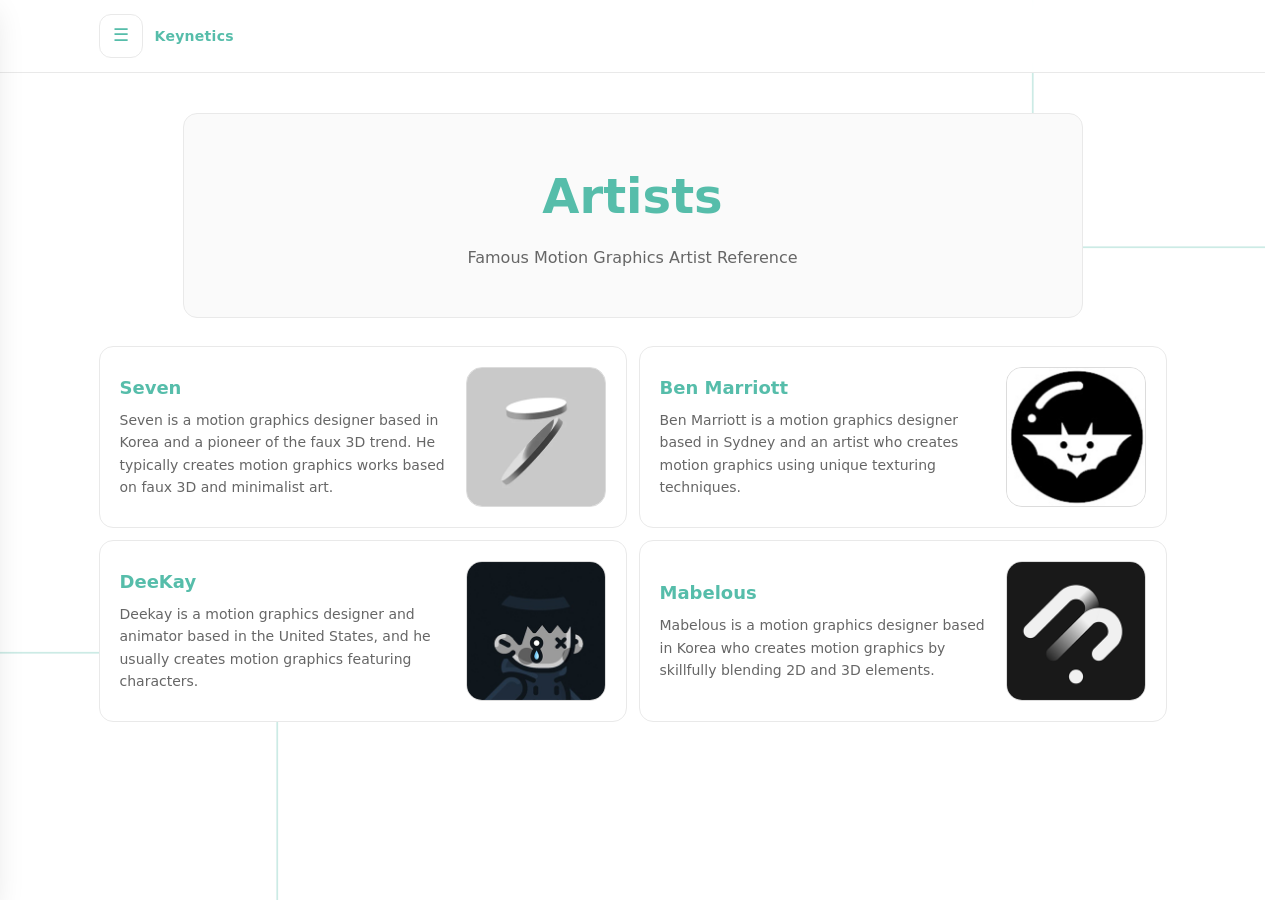
==== artists-list.html @ fb09a466 "Add files via upload" ====
<!doctype html>
<html lang="en">
<head>
<meta charset="utf-8" />
<meta name="viewport" content="width=device-width, initial-scale=1" />
<title>Keynetics — Artists</title>
<link rel="stylesheet" href="styles.css" />

<style>
html{
  scrollbar-gutter: stable;
}

body{
  overflow-y: scroll;
}

:root{
  --blue:#4f76d6;
}

/* Keyframe Design */

.bg-svg{
  position:fixed;
  pointer-events:none;
  opacity:.3;
  z-index:0;
}

.bg-svg.top-right{
  top:-80px;
  right:-80px;
  width:350px;
}

.bg-svg.bottom-left{
  bottom:-80px;
  left:-50px;
  width:350px;
}



main{
  max-width:1100px;
  margin:0 auto;
  padding:40px 16px 80px;
  position:relative;
  z-index:1;
}

.hero{
  width:min(900px,100%);
  margin:0 auto 28px;
  border:1px solid var(--line);
  background:var(--panel);
  border-radius:var(--radius);
  padding:48px;
  display:flex;
  flex-direction:column;
  align-items:center;
  justify-content:center;
  text-align:center;
}

.hero h1{
  margin:0 0 14px;
  font-size:clamp(34px,4vw,48px);
  color:#56BDAA;
  text-align:center;
}

.hero p{
  margin:0;
  color:var(--muted);
  font-size:16px;
  text-align:center;
}

/* Video Card */

.grid{
  display:grid;
  grid-template-columns:repeat(12,1fr);
  gap:12px;
}

.artist-link{
  display:block;
  text-decoration:none;
  color:inherit;
  grid-column:span 12;
}

.card{
  border:1px solid var(--line);
  border-radius:var(--radius);
  padding:20px;
  background:#fff;
}

.artist-link:hover .card{
  background:var(--panel);
}

.artist-card{
  display:grid;
  grid-template-columns:minmax(0,1fr) 140px;
  gap:20px;
  align-items:center;
}

.artist-copy h2{
  margin:0 0 8px;
  font-size:18px;
  color:#56BDAA;
}

.artist-copy p{
  margin:0;
  color:var(--muted);
  font-size:14px;
  line-height:1.6;
}

.artist-thumb{
  width:140px;
  height:140px;
  border:1px solid #dcdcdc;
  border-radius:16px;
  overflow:hidden;
  background:#f2f2f2;
  flex-shrink:0;
}

.artist-thumb img{
  width:100%;
  height:100%;
  object-fit:cover;
  display:block;
}

@media(min-width:820px){
  .artist-link.card--half{
    grid-column:span 6;
  }
}

@media(max-width:700px){
  .artist-card{
    grid-template-columns:1fr;
  }

  .artist-thumb{
    max-width:140px;
  }
}

/* MENU */

.nav-with-icon{
  display:flex;
  align-items:center;
  gap:10px;
}

.nav-icon{
  width:16px;
  height:16px;
  object-fit:contain;
  flex:0 0 16px;
}

.hamburger{
  width:44px;
  height:44px;
  border:1px solid var(--line);
  border-radius:12px;
  background:#fff;
  cursor:pointer;
  display:flex;
  align-items:center;
  justify-content:center;
  padding:0;
}

.hamburger__icon{
  font-size:18px;
  line-height:1;
  transform:translateY(-1px);
  color:#56BDAA;
}

.brand strong{
  color:#56BDAA;
}
</style>
</head>

<body>

<img src="4(storke).svg" class="bg-svg top-right">
<img src="4(storke).svg" class="bg-svg bottom-left">

<div class="overlay" id="overlay" hidden></div>

<aside class="sidebar" id="sidebar" aria-hidden="true">

<div class="sidebar__top">
<strong>MENU</strong>
<button class="closebtn" id="closeMenu">×</button>
</div>

<nav>
<ul class="navlist">

<li><a href="index.html">Home</a></li>

<li>
<a href="tutorials.html" class="nav-with-icon">
<img src="1.svg" class="nav-icon">
<span>After Effects Tutorials</span>
</a>
</li>

<li>
<a href="plugins.html" class="nav-with-icon">
<img src="2.svg" class="nav-icon">
<span>Useful Plugins/Scripts</span>
</a>
</li>

<li>
<a href="quiz.html" class="nav-with-icon">
<img src="3.svg" class="nav-icon">
<span>Quiz</span>
</a>
</li>

<li>
<a href="artists.html" class="nav-with-icon">
<img src="4.svg" class="nav-icon">
<span>Motion Graphics Artists/Company</span>
</a>
</li>

</ul>
</nav>

</aside>

<header class="topbar">
  <div class="topbar__inner">

    <button class="hamburger" id="openMenu">
      <span class="hamburger__icon">☰</span>
    </button>

    <div class="brand">
      <strong>Keynetics</strong>
    </div>

  </div>
</header>

<main>

  <div class="hero">
    <h1>Artists</h1>
    <p>Famous Motion Graphics Artist Reference</p>
  </div>

  <div class="grid">

    <a class="artist-link card--half" href="https://www.youtube.com/@seven_" target="_blank">
      <article class="card">
        <div class="artist-card">
          <div class="artist-copy">
            <h2>Seven</h2>
            <p>Seven is a motion graphics designer based in Korea and a pioneer of the faux 3D trend. He typically creates motion graphics works based on faux 3D and minimalist art.</p>
          </div>
          <div class="artist-thumb">
            <img src="seven.jpg">
          </div>
        </div>
      </article>
    </a>

    <a class="artist-link card--half" href="https://www.youtube.com/@BenMarriott" target="_blank">
      <article class="card">
        <div class="artist-card">
          <div class="artist-copy">
            <h2>Ben Marriott</h2>
            <p>Ben Marriott is a motion graphics designer based in Sydney and an artist who creates motion graphics using unique texturing techniques.</p>
          </div>
          <div class="artist-thumb">
            <img src="Ben Marriot.jpg">
          </div>
        </div>
      </article>
    </a>

    <a class="artist-link card--half" href="https://www.youtube.com/@DeeKayKwon" target="_blank">
      <article class="card">
        <div class="artist-card">
          <div class="artist-copy">
            <h2>DeeKay</h2>
            <p>Deekay is a motion graphics designer and animator based in the United States, and he usually creates motion graphics featuring characters.</p>
          </div>
          <div class="artist-thumb">
            <img src="DeeKay.jpg">
          </div>
        </div>
      </article>
    </a>

    <a class="artist-link card--half" href="https://www.youtube.com/@mabelous_a3d" target="_blank">
      <article class="card">
        <div class="artist-card">
          <div class="artist-copy">
            <h2>Mabelous</h2>
            <p>Mabelous is a motion graphics designer based in Korea who creates motion graphics by skillfully blending 2D and 3D elements.</p>
          </div>
          <div class="artist-thumb">
            <img src="Mabelous.jpg">
          </div>
        </div>
      </article>
    </a>

  </div>

</main>

<script>
const openBtn = document.getElementById("openMenu")
const closeBtn = document.getElementById("closeMenu")
const sidebar = document.getElementById("sidebar")
const overlay = document.getElementById("overlay")

function openMenu(){
  sidebar.classList.add("is-open")
  overlay.classList.add("is-open")
  overlay.hidden = false
}

function closeMenu(){
  sidebar.classList.remove("is-open")
  overlay.classList.remove("is-open")
  overlay.hidden = true
}

openBtn.onclick = openMenu
closeBtn.onclick = closeMenu
overlay.onclick = closeMenu
</script>

</body>
</html>
---- styles.css ----
:root{
  --bg:#ffffff;
  --text:#111111;
  --muted:#666666;
  --line:#e9e9e9;
  --panel:#fafafa;
  --shadow:0 12px 30px rgba(0,0,0,.12);
  --max:1100px;
  --radius:14px;
}

*{
  box-sizing:border-box;
}

body{
  margin:0;
  font-family:system-ui,-apple-system,Segoe UI,Roboto,Helvetica,Arial,sans-serif;
  background:var(--bg);
  color:var(--text);
  line-height:1.45;
}

/* TOP */
.topbar{
  position:sticky;
  top:0;
  z-index:10;
  background:rgba(255,255,255,.92);
  backdrop-filter:blur(10px);
  border-bottom:1px solid var(--line);
}

.topbar__inner{
  max-width:var(--max);
  margin:0 auto;
  padding:14px 16px;
  display:flex;
  align-items:center;
  gap:12px;
}

.hamburger{
  width:44px;
  height:44px;
  border:1px solid var(--line);
  border-radius:12px;
  background:#fff;
  cursor:pointer;
  display:flex;
  align-items:center;
  justify-content:center;
  font-size:18px;
}

.brand strong{
  font-size:14px;
  letter-spacing:.02em;
}

/* SIDE */
.overlay{
  position:fixed;
  inset:0;
  background:rgba(0,0,0,.38);
  opacity:0;
  pointer-events:none;
  transition:opacity .18s ease;
  z-index:20;
}

.overlay.is-open,
.overlay.show{
  opacity:1;
  pointer-events:auto;
}

.sidebar{
  position:fixed;
  top:0;
  left:0;
  height:100%;
  width:min(340px,88vw);
  background:#fff;
  border-right:1px solid var(--line);
  transform:translateX(-102%);
  transition:transform .2s ease;
  z-index:30;
  box-shadow:var(--shadow);
  display:flex;
  flex-direction:column;
}

.sidebar.is-open,
.sidebar.show{
  transform:translateX(0);
}

.sidebar__top{
  padding:16px;
  display:flex;
  align-items:center;
  justify-content:space-between;
  border-bottom:1px solid var(--line);
}

.closebtn{
  width:40px;
  height:40px;
  border-radius:12px;
  border:1px solid var(--line);
  background:#fff;
  cursor:pointer;
  font-size:18px;
  line-height:1;
}

/* MENU */
nav[aria-label="Primary"],
.sidebar nav{
  padding:10px 10px 16px;
}

.navlist{
  list-style:none;
  margin:0;
  padding:0;
  display:grid;
  gap:6px;
}

.navlist li{
  margin:0;
  padding:0;
}


.navlist a,
.nav-with-icon{
  display:flex !important;
  align-items:center !important;
  gap:8px !important;
  padding:12px 12px;
  border-radius:12px;
  text-decoration:none;
  color:var(--text);
  border:1px solid transparent;
  background:transparent;
}

.navlist a:hover,
.nav-with-icon:hover{
  background:var(--panel);
  border-color:var(--line);
}

.navlist a.is-active,
.nav-with-icon.is-active{
  background:var(--panel);
  border-color:var(--line);
  font-weight:600;
}

/* 핵심: img 태그 자체를 강제로 작게 */
.navlist a img,
.nav-with-icon img,
img.nav-icon{
  width:9px !important;
  height:9px !important;
  min-width:9px !important;
  min-height:9px !important;
  max-width:9px !important;
  max-height:9px !important;
  display:block !important;
  flex:0 0 9px !important;
  object-fit:contain !important;
  opacity:.72 !important;
  transform:translateY(1px) !important;
}


.nav-icon-spacer{
  width:9px !important;
  height:9px !important;
  min-width:9px !important;
  min-height:9px !important;
  flex:0 0 9px !important;
  display:block !important;
}


.navlist a span{
  display:inline-block;
  line-height:1.2;
}

.sidebar__footer{
  margin-top:auto;
  padding:14px 16px;
  border-top:1px solid var(--line);
  font-size:12px;
  color:var(--muted);
}


main{
  max-width:var(--max);
  margin:0 auto;
  padding:40px 16px 80px;
}


.hero{
  width:min(900px,100%);
  margin:0 auto 18px;
  border:1px solid var(--line);
  background:var(--panel);
  border-radius:var(--radius);
  padding:40px;
}

.hero h1{
  margin:0 0 12px;
  font-size:clamp(32px,4vw,46px);
}

.hero p{
  margin:0;
  color:var(--muted);
  font-size:16px;
  max-width:70ch;
}
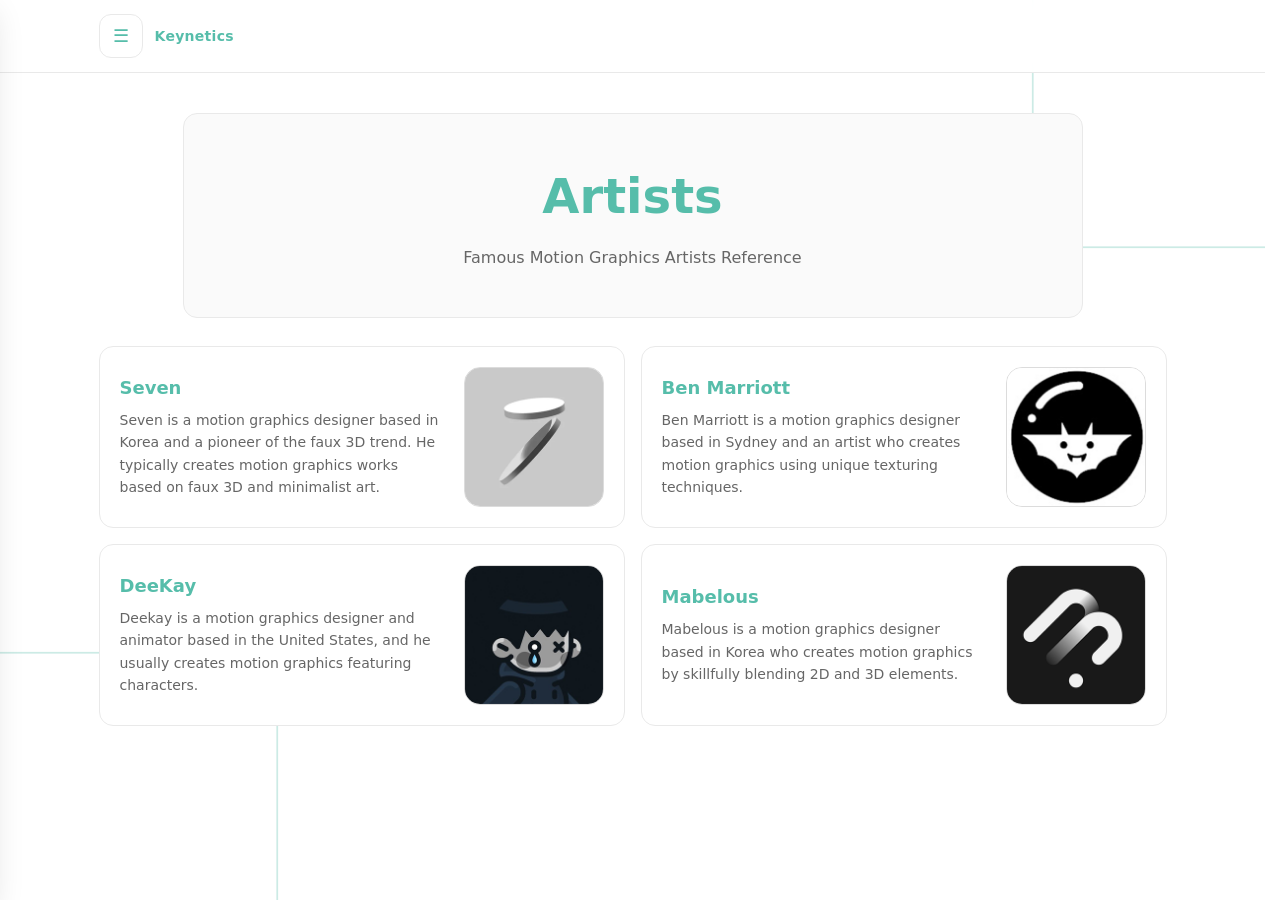
==== commit 601c138d: "Add files via upload" ====
--- a/artists-list.html
+++ b/artists-list.html
@@ -16,10 +16,10 @@
 }
 
 :root{
-  --blue:#4f76d6;
-}
-
-/* Keyframe Design */
+  --blue:#56BDAA;
+}
+
+/* BG */
 
 .bg-svg{
   position:fixed;
@@ -40,7 +40,7 @@
   width:350px;
 }
 
-
+/* Layout */
 
 main{
   max-width:1100px;
@@ -49,6 +49,8 @@
   position:relative;
   z-index:1;
 }
+
+/* Hero */
 
 .hero{
   width:min(900px,100%);
@@ -67,23 +69,21 @@
 .hero h1{
   margin:0 0 14px;
   font-size:clamp(34px,4vw,48px);
-  color:#56BDAA;
-  text-align:center;
+  color:var(--blue);
 }
 
 .hero p{
   margin:0;
   color:var(--muted);
   font-size:16px;
-  text-align:center;
-}
-
-/* Video Card */
+}
+
+/* Grid */
 
 .grid{
   display:grid;
   grid-template-columns:repeat(12,1fr);
-  gap:12px;
+  gap:16px;
 }
 
 .artist-link{
@@ -98,11 +98,15 @@
   border-radius:var(--radius);
   padding:20px;
   background:#fff;
+  transition:.2s ease;
 }
 
 .artist-link:hover .card{
   background:var(--panel);
-}
+  transform:translateY(-3px);
+}
+
+/* Card Layout */
 
 .artist-card{
   display:grid;
@@ -114,7 +118,7 @@
 .artist-copy h2{
   margin:0 0 8px;
   font-size:18px;
-  color:#56BDAA;
+  color:var(--blue);
 }
 
 .artist-copy p{
@@ -131,7 +135,6 @@
   border-radius:16px;
   overflow:hidden;
   background:#f2f2f2;
-  flex-shrink:0;
 }
 
 .artist-thumb img{
@@ -141,23 +144,70 @@
   display:block;
 }
 
+/* Desktop split */
+
 @media(min-width:820px){
   .artist-link.card--half{
     grid-column:span 6;
   }
 }
 
-@media(max-width:700px){
+/* Tablet */
+
+@media(max-width:768px){
+  .bg-svg{
+    display:none;
+  }
+
+  main{
+    padding:24px 14px 56px;
+  }
+
+  .hero{
+    padding:28px 20px;
+    margin-bottom:20px;
+  }
+
+  .hero h1{
+    font-size:clamp(28px,8vw,36px);
+  }
+
+  .grid{
+    gap:14px;
+  }
+
   .artist-card{
     grid-template-columns:1fr;
+    text-align:center;
   }
 
   .artist-thumb{
-    max-width:140px;
-  }
-}
-
-/* MENU */
+    margin:0 auto;
+  }
+}
+
+/* Mobile */
+
+@media(max-width:480px){
+  .hero{
+    padding:22px 16px;
+  }
+
+  .artist-copy h2{
+    font-size:17px;
+  }
+
+  .artist-copy p{
+    font-size:13px;
+  }
+
+  .artist-thumb{
+    width:120px;
+    height:120px;
+  }
+}
+
+/* Menu */
 
 .nav-with-icon{
   display:flex;
@@ -169,7 +219,6 @@
   width:16px;
   height:16px;
   object-fit:contain;
-  flex:0 0 16px;
 }
 
 .hamburger{
@@ -178,30 +227,25 @@
   border:1px solid var(--line);
   border-radius:12px;
   background:#fff;
-  cursor:pointer;
   display:flex;
   align-items:center;
   justify-content:center;
-  padding:0;
 }
 
 .hamburger__icon{
-  font-size:18px;
-  line-height:1;
-  transform:translateY(-1px);
-  color:#56BDAA;
+  color:var(--blue);
 }
 
 .brand strong{
-  color:#56BDAA;
+  color:var(--blue);
 }
 </style>
 </head>
 
 <body>
 
-<img src="4(storke).svg" class="bg-svg top-right">
-<img src="4(storke).svg" class="bg-svg bottom-left">
+<img src="4(storke).svg" class="bg-svg top-right" alt="">
+<img src="4(storke).svg" class="bg-svg bottom-left" alt="">
 
 <div class="overlay" id="overlay" hidden></div>
 
@@ -209,39 +253,39 @@
 
 <div class="sidebar__top">
 <strong>MENU</strong>
-<button class="closebtn" id="closeMenu">×</button>
+<button class="closebtn" id="closeMenu" aria-label="Close menu">×</button>
 </div>
 
-<nav>
+<nav aria-label="Primary">
 <ul class="navlist">
 
 <li><a href="index.html">Home</a></li>
 
 <li>
 <a href="tutorials.html" class="nav-with-icon">
-<img src="1.svg" class="nav-icon">
+<img src="1.svg" class="nav-icon" alt="">
 <span>After Effects Tutorials</span>
 </a>
 </li>
 
 <li>
 <a href="plugins.html" class="nav-with-icon">
-<img src="2.svg" class="nav-icon">
+<img src="2.svg" class="nav-icon" alt="">
 <span>Useful Plugins/Scripts</span>
 </a>
 </li>
 
 <li>
 <a href="quiz.html" class="nav-with-icon">
-<img src="3.svg" class="nav-icon">
+<img src="3.svg" class="nav-icon" alt="">
 <span>Quiz</span>
 </a>
 </li>
 
 <li>
-<a href="artists.html" class="nav-with-icon">
-<img src="4.svg" class="nav-icon">
-<span>Motion Graphics Artists/Company</span>
+<a href="artists.html" class="nav-with-icon is-active">
+<img src="4.svg" class="nav-icon" alt="">
+<span>Motion Graphics Artists &amp; Companies</span>
 </a>
 </li>
 
@@ -251,85 +295,85 @@
 </aside>
 
 <header class="topbar">
-  <div class="topbar__inner">
-
-    <button class="hamburger" id="openMenu">
-      <span class="hamburger__icon">☰</span>
-    </button>
-
-    <div class="brand">
-      <strong>Keynetics</strong>
+<div class="topbar__inner">
+
+<button class="hamburger" id="openMenu" aria-label="Open menu">
+<span class="hamburger__icon">☰</span>
+</button>
+
+<div class="brand">
+<strong>Keynetics</strong>
+</div>
+
+</div>
+</header>
+
+<main>
+
+<div class="hero">
+<h1>Artists</h1>
+<p>Famous Motion Graphics Artists Reference</p>
+</div>
+
+<div class="grid">
+
+<a class="artist-link card--half" href="https://www.youtube.com/@seven_" target="_blank" rel="noopener noreferrer">
+  <article class="card">
+    <div class="artist-card">
+      <div class="artist-copy">
+        <h2>Seven</h2>
+        <p>Seven is a motion graphics designer based in Korea and a pioneer of the faux 3D trend. He typically creates motion graphics works based on faux 3D and minimalist art.</p>
+      </div>
+      <div class="artist-thumb">
+        <img src="seven.jpg" alt="Seven">
+      </div>
     </div>
-
-  </div>
-</header>
-
-<main>
-
-  <div class="hero">
-    <h1>Artists</h1>
-    <p>Famous Motion Graphics Artist Reference</p>
-  </div>
-
-  <div class="grid">
-
-    <a class="artist-link card--half" href="https://www.youtube.com/@seven_" target="_blank">
-      <article class="card">
-        <div class="artist-card">
-          <div class="artist-copy">
-            <h2>Seven</h2>
-            <p>Seven is a motion graphics designer based in Korea and a pioneer of the faux 3D trend. He typically creates motion graphics works based on faux 3D and minimalist art.</p>
-          </div>
-          <div class="artist-thumb">
-            <img src="seven.jpg">
-          </div>
-        </div>
-      </article>
-    </a>
-
-    <a class="artist-link card--half" href="https://www.youtube.com/@BenMarriott" target="_blank">
-      <article class="card">
-        <div class="artist-card">
-          <div class="artist-copy">
-            <h2>Ben Marriott</h2>
-            <p>Ben Marriott is a motion graphics designer based in Sydney and an artist who creates motion graphics using unique texturing techniques.</p>
-          </div>
-          <div class="artist-thumb">
-            <img src="Ben Marriot.jpg">
-          </div>
-        </div>
-      </article>
-    </a>
-
-    <a class="artist-link card--half" href="https://www.youtube.com/@DeeKayKwon" target="_blank">
-      <article class="card">
-        <div class="artist-card">
-          <div class="artist-copy">
-            <h2>DeeKay</h2>
-            <p>Deekay is a motion graphics designer and animator based in the United States, and he usually creates motion graphics featuring characters.</p>
-          </div>
-          <div class="artist-thumb">
-            <img src="DeeKay.jpg">
-          </div>
-        </div>
-      </article>
-    </a>
-
-    <a class="artist-link card--half" href="https://www.youtube.com/@mabelous_a3d" target="_blank">
-      <article class="card">
-        <div class="artist-card">
-          <div class="artist-copy">
-            <h2>Mabelous</h2>
-            <p>Mabelous is a motion graphics designer based in Korea who creates motion graphics by skillfully blending 2D and 3D elements.</p>
-          </div>
-          <div class="artist-thumb">
-            <img src="Mabelous.jpg">
-          </div>
-        </div>
-      </article>
-    </a>
-
-  </div>
+  </article>
+</a>
+
+<a class="artist-link card--half" href="https://www.youtube.com/@BenMarriott" target="_blank" rel="noopener noreferrer">
+  <article class="card">
+    <div class="artist-card">
+      <div class="artist-copy">
+        <h2>Ben Marriott</h2>
+        <p>Ben Marriott is a motion graphics designer based in Sydney and an artist who creates motion graphics using unique texturing techniques.</p>
+      </div>
+      <div class="artist-thumb">
+        <img src="Ben Marriot.jpg" alt="Ben Marriott">
+      </div>
+    </div>
+  </article>
+</a>
+
+<a class="artist-link card--half" href="https://www.youtube.com/@DeeKayKwon" target="_blank" rel="noopener noreferrer">
+  <article class="card">
+    <div class="artist-card">
+      <div class="artist-copy">
+        <h2>DeeKay</h2>
+        <p>Deekay is a motion graphics designer and animator based in the United States, and he usually creates motion graphics featuring characters.</p>
+      </div>
+      <div class="artist-thumb">
+        <img src="DeeKay.jpg" alt="DeeKay">
+      </div>
+    </div>
+  </article>
+</a>
+
+<a class="artist-link card--half" href="https://www.youtube.com/@mabelous_a3d" target="_blank" rel="noopener noreferrer">
+  <article class="card">
+    <div class="artist-card">
+      <div class="artist-copy">
+        <h2>Mabelous</h2>
+        <p>Mabelous is a motion graphics designer based in Korea who creates motion graphics by skillfully blending 2D and 3D elements.</p>
+      </div>
+      <div class="artist-thumb">
+        <img src="Mabelous.jpg" alt="Mabelous">
+      </div>
+    </div>
+  </article>
+</a>
+
+</div>
 
 </main>
 
@@ -343,12 +387,14 @@
   sidebar.classList.add("is-open")
   overlay.classList.add("is-open")
   overlay.hidden = false
+  sidebar.setAttribute("aria-hidden","false")
 }
 
 function closeMenu(){
   sidebar.classList.remove("is-open")
   overlay.classList.remove("is-open")
   overlay.hidden = true
+  sidebar.setAttribute("aria-hidden","true")
 }
 
 openBtn.onclick = openMenu
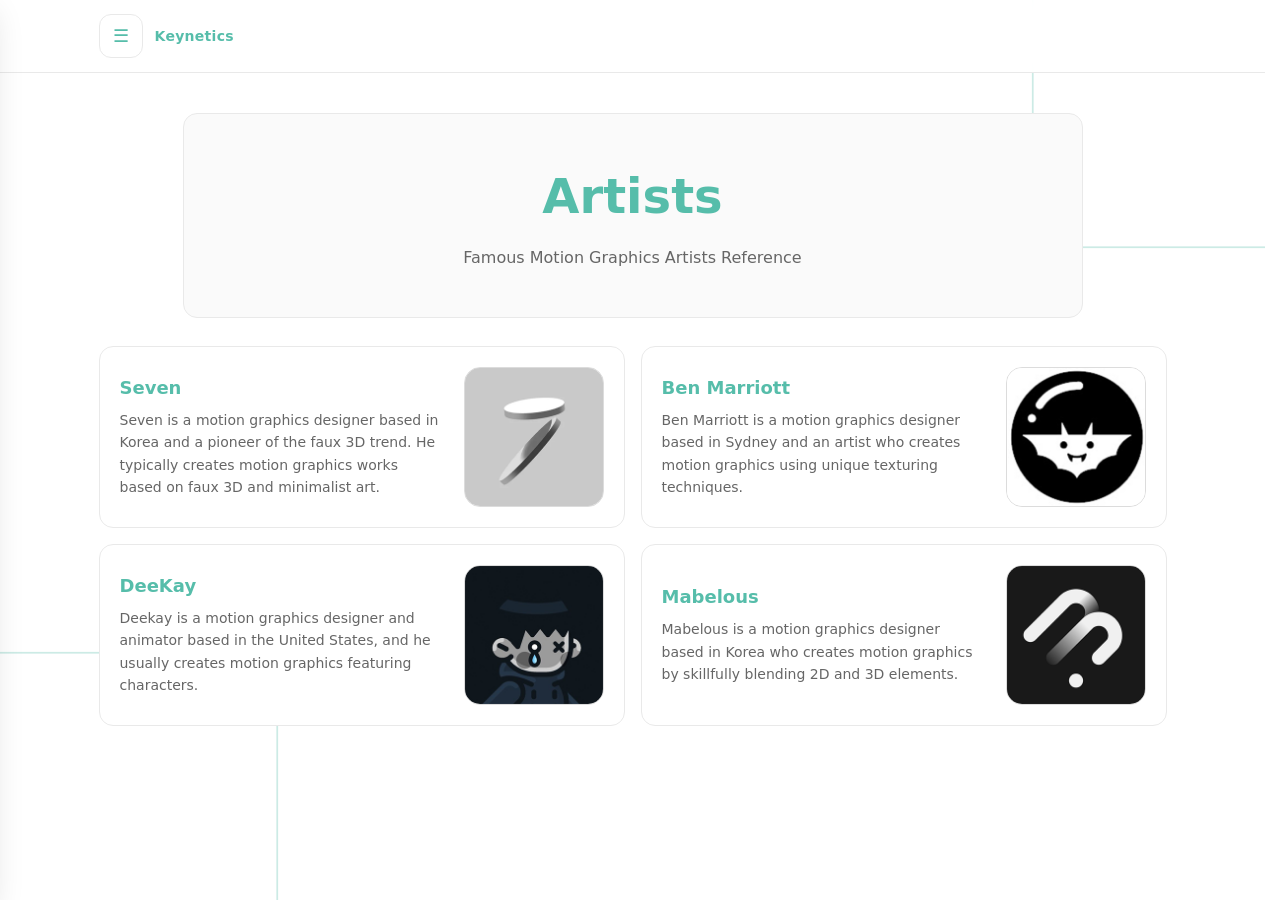
==== commit 5ed3290d: "Add files via upload" ====
--- a/artists-list.html
+++ b/artists-list.html
@@ -19,7 +19,7 @@
   --blue:#56BDAA;
 }
 
-/* BG */
+/* Background */
 
 .bg-svg{
   position:fixed;
@@ -40,7 +40,7 @@
   width:350px;
 }
 
-/* Layout */
+/* Main */
 
 main{
   max-width:1100px;
@@ -50,7 +50,7 @@
   z-index:1;
 }
 
-/* Hero */
+
 
 .hero{
   width:min(900px,100%);
@@ -78,7 +78,7 @@
   font-size:16px;
 }
 
-/* Grid */
+/* Grid System */
 
 .grid{
   display:grid;
@@ -92,7 +92,7 @@
   color:inherit;
   grid-column:span 12;
 }
-
+/* Artists's list */ 
 .card{
   border:1px solid var(--line);
   border-radius:var(--radius);
@@ -106,7 +106,7 @@
   transform:translateY(-3px);
 }
 
-/* Card Layout */
+
 
 .artist-card{
   display:grid;
@@ -144,7 +144,7 @@
   display:block;
 }
 
-/* Desktop split */
+/* Desktop Layout */
 
 @media(min-width:820px){
   .artist-link.card--half{
@@ -152,7 +152,7 @@
   }
 }
 
-/* Tablet */
+/* Mobile Layout */
 
 @media(max-width:768px){
   .bg-svg{
@@ -186,7 +186,7 @@
   }
 }
 
-/* Mobile */
+
 
 @media(max-width:480px){
   .hero{
@@ -207,7 +207,7 @@
   }
 }
 
-/* Menu */
+
 
 .nav-with-icon{
   display:flex;
--- a/styles.css
+++ b/styles.css
@@ -1,3 +1,5 @@
+/* Layout/Colour*/
+
 :root{
   --bg:#ffffff;
   --text:#111111;
@@ -58,7 +60,7 @@
   letter-spacing:.02em;
 }
 
-/* SIDE */
+/* Sidebar */
 .overlay{
   position:fixed;
   inset:0;
@@ -115,7 +117,7 @@
   line-height:1;
 }
 
-/* MENU */
+
 nav[aria-label="Primary"],
 .sidebar nav{
   padding:10px 10px 16px;
@@ -161,7 +163,7 @@
   font-weight:600;
 }
 
-/* 핵심: img 태그 자체를 강제로 작게 */
+
 .navlist a img,
 .nav-with-icon img,
 img.nav-icon{
@@ -231,3 +233,135 @@
   max-width:70ch;
 }
 
+@media (max-width: 768px){
+
+  html, body{
+    overflow-x:hidden;
+  }
+
+  .topbar__inner{
+    padding:12px 14px;
+    gap:10px;
+  }
+
+  .hamburger{
+    width:40px;
+    height:40px;
+    border-radius:10px;
+    font-size:17px;
+    flex:0 0 40px;
+  }
+
+  .brand strong{
+    font-size:13px;
+  }
+
+  .sidebar{
+    width:min(320px, 90vw);
+  }
+
+  .sidebar__top{
+    padding:14px;
+  }
+
+  nav[aria-label="Primary"],
+  .sidebar nav{
+    padding:8px 8px 14px;
+  }
+
+  .navlist{
+    gap:4px;
+  }
+
+  .navlist a,
+  .nav-with-icon{
+    padding:11px 10px;
+    border-radius:10px;
+    gap:8px !important;
+    font-size:15px;
+  }
+
+  .sidebar__footer{
+    padding:12px 14px;
+    font-size:11px;
+  }
+
+  main{
+    padding:24px 14px 56px;
+  }
+
+  .hero{
+    width:100%;
+    margin:0 auto 16px;
+    padding:24px 18px;
+    border-radius:12px;
+  }
+
+  .hero h1{
+    margin:0 0 10px;
+    font-size:clamp(26px, 8vw, 34px);
+    line-height:1.15;
+  }
+
+  .hero p{
+    font-size:15px;
+    line-height:1.55;
+    max-width:100%;
+  }
+}
+
+/* Mobile Layout*/
+@media (max-width: 480px){
+
+  .topbar__inner{
+    padding:10px 12px;
+  }
+
+  .hamburger{
+    width:38px;
+    height:38px;
+    flex:0 0 38px;
+    font-size:16px;
+  }
+
+  .brand strong{
+    font-size:12px;
+  }
+
+  .sidebar{
+    width:88vw;
+  }
+
+  .sidebar__top{
+    padding:12px;
+  }
+
+  .closebtn{
+    width:36px;
+    height:36px;
+    border-radius:10px;
+    font-size:16px;
+  }
+
+  .navlist a,
+  .nav-with-icon{
+    padding:10px 9px;
+    font-size:14px;
+  }
+
+  main{
+    padding:20px 12px 44px;
+  }
+
+  .hero{
+    padding:20px 14px;
+  }
+
+  .hero h1{
+    font-size:clamp(24px, 9vw, 30px);
+  }
+
+  .hero p{
+    font-size:14px;
+  }
+}
